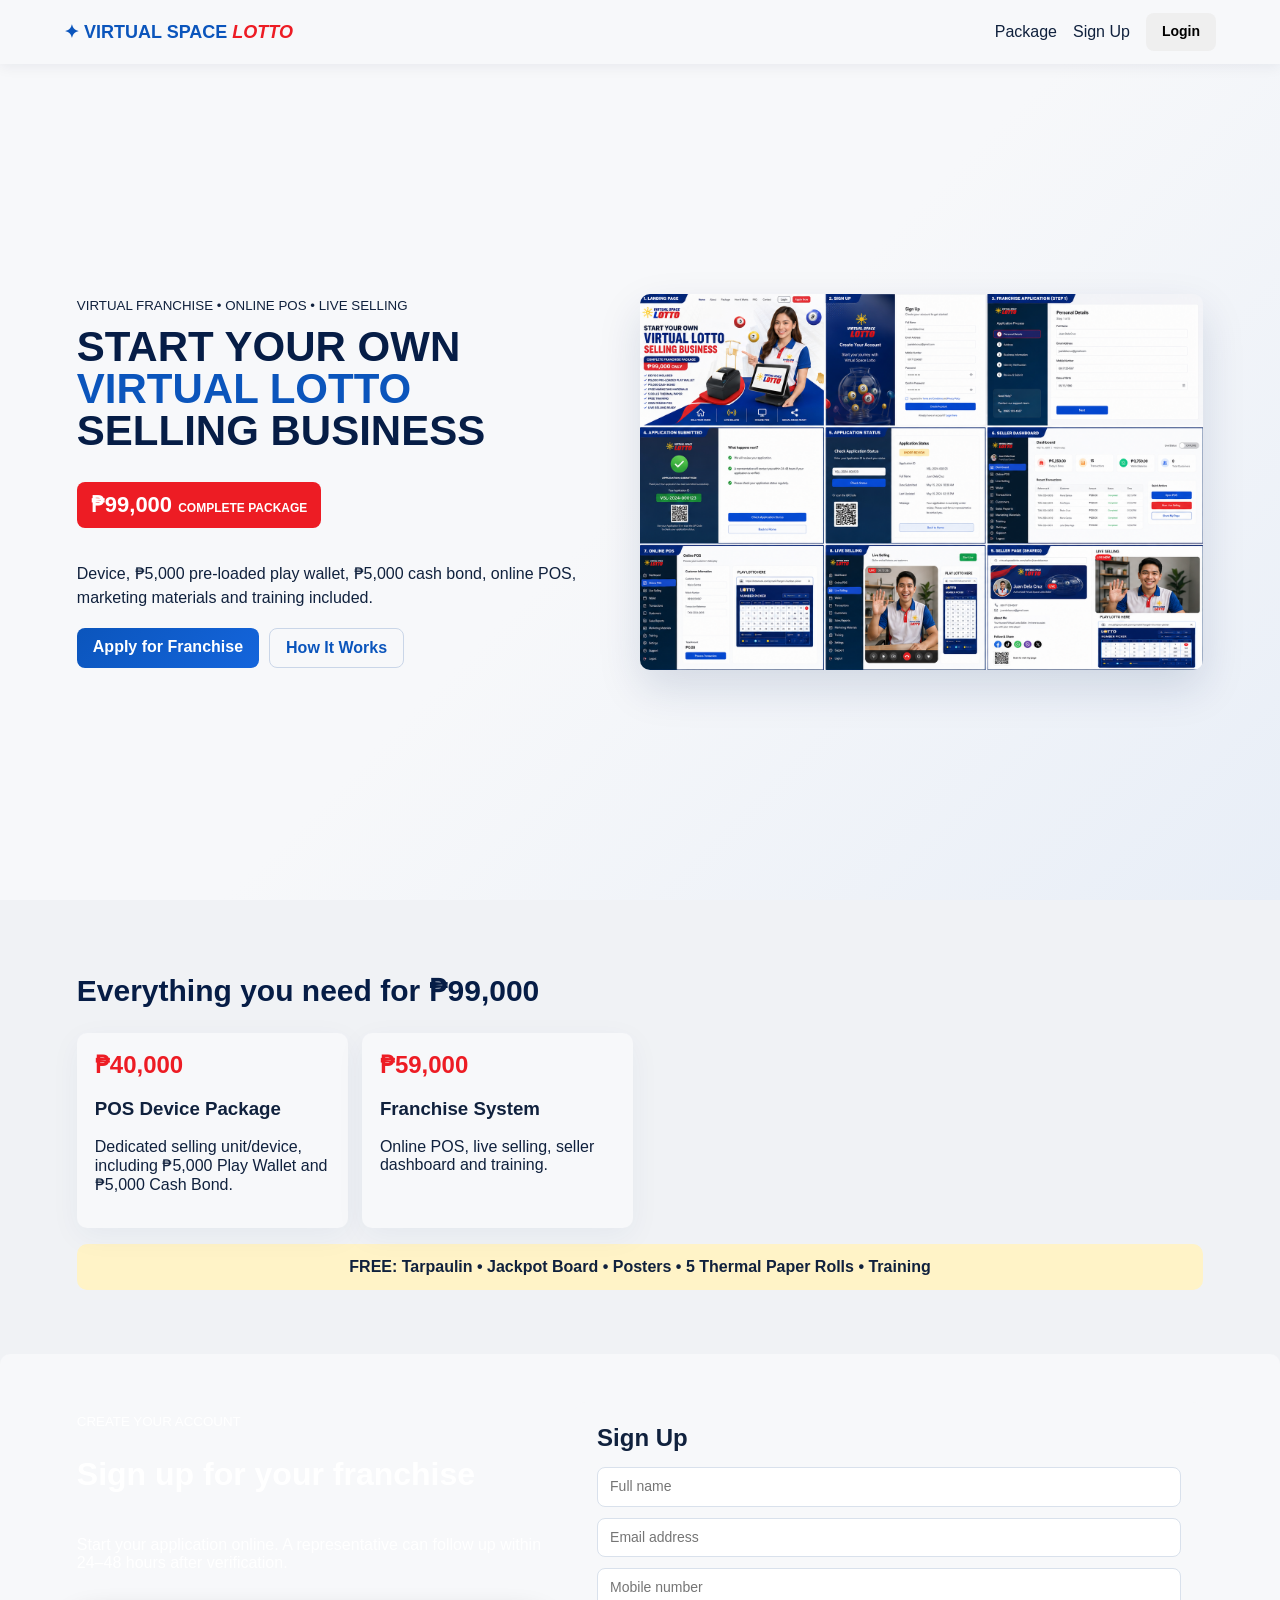
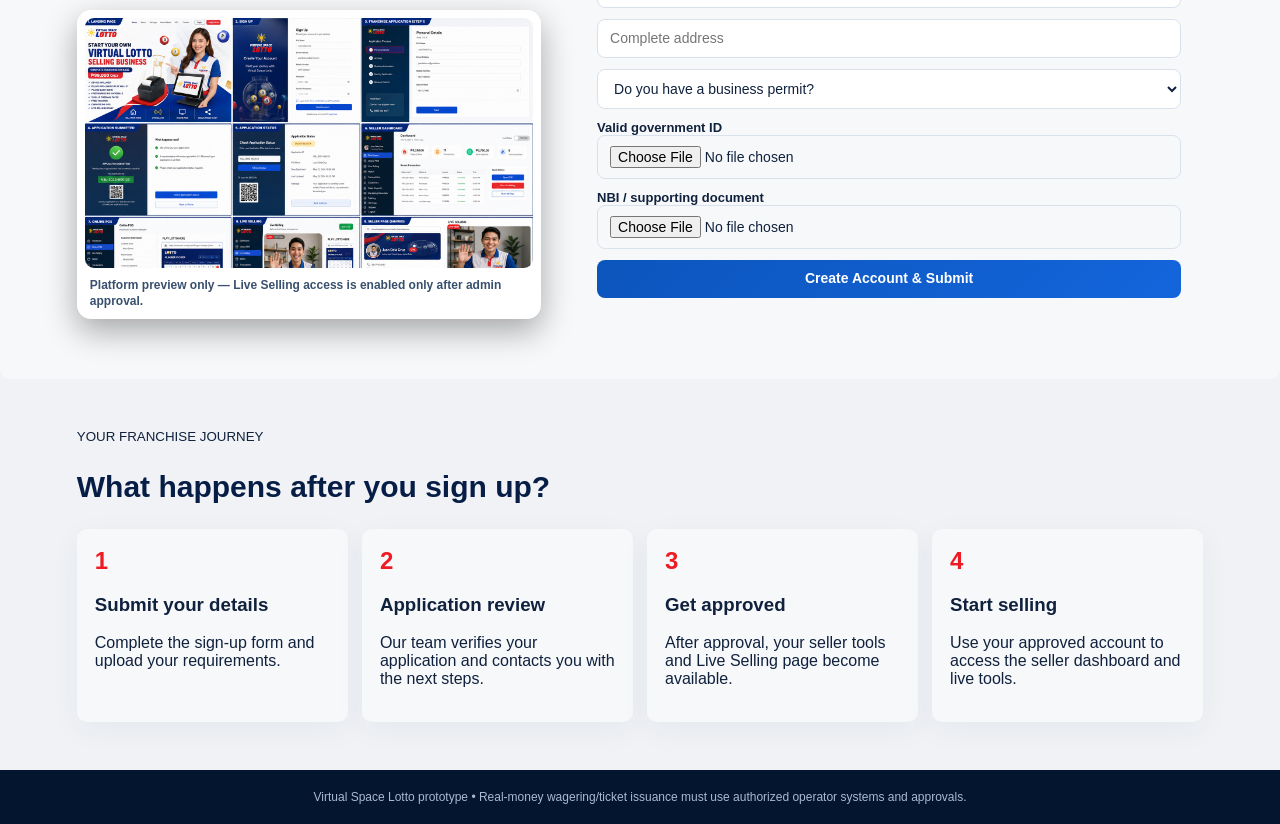
==== customer-dashboard.html @ 76a60eaa "Recovery baseline for Virtual Space Lotto" ====
<!doctype html>
<html>
<head>
  <meta charset="utf-8">
  <meta name="viewport" content="width=device-width,initial-scale=1">
  <title>Seller Dashboard | Virtual Space Lotto</title>
  <link rel="stylesheet" href="project-theme.css">
  <link rel="stylesheet" href="customer-dashboard.css">
</head>
<body>
  <aside class="seller-sidebar">
    <b>✦ VIRTUAL SPACE <span>LOTTO</span></b>
    <p class="role">APPROVED SELLER</p>
    <nav>
      <a class="active" href="#overview">Dashboard</a>
      <a href="#live">Live Selling</a>
    </nav>
    <button onclick="logoutCustomer()">Log out</button>
  </aside>
  <main>
    <header class="dashboard-header">
      <div>
        <p class="eyebrow">SELLER DASHBOARD</p>
        <h1>Welcome, <span id="sellerName"></span></h1>
        <p>Your approved seller workspace.</p>
      </div>
      <span class="approved">✓ APPROVED</span>
    </header>

    <section id="overview" class="dashboard-shell">
      <div class="dashboard-column dashboard-primary">
        <article class="dashboard-card sales-overview-card">
          <div class="card-heading">
            <h2>Sales Overview</h2>
          </div>
          <div class="sales-grid">
            <div class="metric-tile">
              <strong id="todaySalesValue">₱0</strong>
              <p>Today Sale <span id="todaySalesTrend">0%</span></p>
            </div>
            <div class="metric-tile">
              <strong id="weekTransactionsValue">0</strong>
              <p>This Week Orders <span id="weekTransactionsTrend">0%</span></p>
            </div>
            <div class="metric-tile">
              <strong id="weekSalesValue">₱0</strong>
              <p>This Week <span id="weekSalesTrend">0%</span></p>
            </div>
            <div class="metric-tile">
              <strong id="monthSalesValue">₱0</strong>
              <p>This Month <span id="monthSalesTrend">0%</span></p>
            </div>
          </div>
          <div id="dashboardSalesPie" class="dashboard-sales-pie"></div>
        </article>

        <article class="dashboard-card inventory-summary-card">
          <div class="card-heading">
            <h2>Inventory Summary</h2>
          </div>
          <div class="inventory-grid">
            <div class="inventory-pill low-stock">
              <strong id="inventoryLowCount">0</strong>
              <span>Items Low stock</span>
            </div>
            <div class="inventory-pill out-stock">
              <strong id="inventoryOutCount">0</strong>
              <span>Out of stock</span>
            </div>
            <div class="inventory-pill fast-stock">
              <strong id="inventoryFastCount">0</strong>
              <span>Fast moving items</span>
            </div>
          </div>
        </article>

        <article class="dashboard-card dashboard-notes-card">
          <div class="card-heading">
            <h2>Notifications</h2>
          </div>
          <div id="dashboardNotificationList" class="dashboard-notification-list"></div>
        </article>
      </div>

      <div class="dashboard-column dashboard-secondary">
        <article class="dashboard-card live-orders-card">
          <div class="card-heading">
            <h2>Live Orders</h2>
            <span id="dashboardLiveCount" class="mini-status">0 active</span>
          </div>
          <div id="dashboardLiveOrders" class="dashboard-live-list"></div>
        </article>

        <article class="dashboard-card payment-tracker-card">
          <div class="card-heading">
            <h2>Payment Tracker</h2>
          </div>
          <div class="payment-summary-list">
            <div class="payment-summary-row">
              <span class="payment-state paid">Paid</span>
              <strong id="paymentPaidValue">₱0</strong>
            </div>
            <div class="payment-summary-row">
              <span class="payment-state unpaid">Unpaid</span>
              <strong id="paymentUnpaidValue">₱0</strong>
            </div>
            <div class="payment-summary-row">
              <span class="payment-state refunded">Refunded</span>
              <strong id="paymentRefundedValue">₱0</strong>
            </div>
          </div>
          <button id="markCompletedShortcut" class="card-action" type="button">Mark as Complete</button>
        </article>
      </div>

      <div class="dashboard-column dashboard-tertiary">
        <article class="dashboard-card notifications-action-card">
          <div class="card-heading">
            <h2>Notifications</h2>
          </div>
          <div id="dashboardActionAlerts" class="action-alert-list"></div>
          <div class="action-button-stack">
            <button id="processPaymentsAction" class="action-button primary" type="button">Process Payments</button>
            <button id="addProductAction" class="action-button secondary" type="button">Add Product</button>
            <button id="cancelTransactionAction" class="action-button danger" type="button">Cancel Transaction</button>
          </div>
        </article>

        <article class="dashboard-card top-products-card">
          <div class="card-heading">
            <h2>Top Products</h2>
          </div>
          <div id="dashboardTopProductGraph" class="dashboard-top-product-graph"></div>
          <div id="dashboardTopProducts" class="top-product-list"></div>
        </article>
      </div>
    </section>

    <section id="live" class="workspace">
      <div class="section-title">
        <div>
          <p class="eyebrow">LIVE SELLING</p>
          <h2>Go live with your customers</h2>
        </div>
        <div class="live-status-wrap">
          <div class="camera-mode-toggle" aria-label="Camera layout">
            <button class="active" data-camera-mode="portrait" type="button">Portrait</button>
            <button data-camera-mode="landscape" type="button">Landscape</button>
          </div>
          <span id="orderToggleStatus" class="order-toggle-status">Online orders open</span>
          <span id="liveBadge">OFFLINE</span>
        </div>
      </div>
      <div class="live-grid">
        <div class="camera">
          <video id="cam" autoplay muted playsinline></video>
          <div id="videoEmpty">Camera preview</div>
          <div class="controls">
            <button onclick="startCam()">Start Camera</button>
            <button class="end" onclick="stopCam()">End Live</button>
          </div>
        </div>
      </div>
    </section>

  </main>

  <div id="pickerWindow" class="picker-window" hidden>
    <div class="browser">
      <div class="browser-bar">
        <div class="dots"><i></i><i></i><i></i></div>
        <span>🔒 LottoMatik Number Picker</span>
        <button onclick="closePicker()">×</button>
      </div>
      <iframe src="number-picker.html" title="LottoMatik Number Picker"></iframe>
    </div>
  </div>
  <script src="customer-dashboard.js"></script>
</body>
</html>
---- project-theme.css ----
:root{
  --vsl-blue:#0b55bc;
  --vsl-navy:#061d46;
  --vsl-red:#ed1c24;
  --vsl-gold:#f5b900;
  --vsl-bg:#f0f2f5;
  --vsl-surface:#f7f8fa;
  --vsl-text:#10213d;
  --vsl-muted:#60708a;
  --vsl-border:#dbe5f1;
  --vsl-radius:10px;
  --vsl-font:"Henry Sans","HenrySans","Aptos","Avenir Next","Nunito Sans","Segoe UI",Arial,sans-serif;
  --vsl-control-height:38px;
  --vsl-search-width:260px;
  --vsl-shadow:0 8px 30px #0b37700d;
}
html{
  font-family:var(--vsl-font);
  color:var(--vsl-text);
  background:var(--vsl-bg);
  text-size-adjust:100%;
}
html,
body,
body *,
button,
input,
select,
textarea{
  font-family:var(--vsl-font)!important;
}
body{
  color:var(--vsl-text);
  background:var(--vsl-bg);
  overflow-x:hidden;
}
button,input,select,textarea{
  font-size:14px;
  line-height:1.25;
}
input:not([type=file]),select,textarea{
  min-height:var(--vsl-control-height);
  border:1px solid var(--vsl-border);
  border-radius:8px;
  background:#fff;
  color:var(--vsl-text);
}
button,.primary,.secondary,.open-picker,.action-button,.card-action{
  min-height:var(--vsl-control-height);
  border-radius:8px!important;
}
.dashboard-card,.workspace,.panel,.seller-ops-panel,.commerce-settings,.seller-orders,.customer-orders,.product-panel,.cards article,.video,.picker,.login-card,.drawer-card,.checkout-card,.payment-card,.signup{
  border-radius:var(--vsl-radius)!important;
}
.dashboard-card,.workspace,.panel,.seller-ops-panel,.commerce-settings,.seller-orders,.customer-orders,.product-panel,.cards article,.login-card,.drawer-card,.checkout-card,.payment-card,.signup,.seller,.chat,.cart{
  background:var(--vsl-surface)!important;
}
.seller-search-row input[type=search],
.catalog-toolbar .product-search,
.report-filters input[type=search],
.activity-filters input[type=search],
.order-search-controls input[type=search]{
  box-sizing:border-box;
  width:var(--vsl-search-width)!important;
  min-width:var(--vsl-search-width)!important;
  max-width:var(--vsl-search-width)!important;
  height:var(--vsl-control-height)!important;
  min-height:var(--vsl-control-height)!important;
  padding:8px 10px!important;
  flex:0 0 var(--vsl-search-width)!important;
}
.seller-search-row select,
.report-filters select,
.activity-filters select,
.catalog-filter select{
  height:var(--vsl-control-height)!important;
  min-height:var(--vsl-control-height)!important;
  padding:8px 10px!important;
}
.section-hidden{display:none!important}
@media(max-width:720px){
  .seller-search-row input[type=search],
  .catalog-toolbar .product-search,
  .report-filters input[type=search],
  .activity-filters input[type=search],
  .order-search-controls input[type=search]{
    width:100%!important;
    min-width:0!important;
    max-width:100%!important;
    flex:1 1 100%!important;
  }
}
---- customer-dashboard.css ----
:root{
  --blue:var(--vsl-blue,#0b55bc);
  --navy:var(--vsl-navy,#061d46);
  --navy-deep:#041739;
  --red:var(--vsl-red,#ed1c24);
  --bg:var(--vsl-bg,#f0f2f5);
  --line:var(--vsl-border,#dbe5f1);
  --text:var(--vsl-text,#10213d);
  --muted:var(--vsl-muted,#60708a);
  --card-shadow:0 12px 34px rgba(9,39,102,.08);
}
*{box-sizing:border-box}
body{
  margin:0;
  font-family:var(--vsl-font,"Henry Sans","HenrySans","Aptos","Avenir Next","Nunito Sans","Segoe UI",Arial,sans-serif);
  color:var(--text);
  background:
    linear-gradient(180deg,#f4f6f9 0%,var(--bg) 100%);
  display:grid;
  grid-template-columns:260px minmax(0,1fr);
  min-height:100vh;
  overflow-x:hidden;
}
body,
body *,
button,
input,
select,
textarea{
  font-family:var(--vsl-font,"Henry Sans","HenrySans","Aptos","Avenir Next","Nunito Sans","Segoe UI",Arial,sans-serif)!important;
}
button,a{font:inherit}
h1,h2,h3,p{margin-top:0}

.seller-sidebar{
  background:linear-gradient(180deg,var(--navy) 0%,var(--navy-deep) 100%);
  color:#fff;
  padding:28px 20px 24px;
  display:flex;
  flex-direction:column;
  gap:20px;
  box-shadow:inset -1px 0 0 rgba(255,255,255,.05);
}
.seller-sidebar b{
  font-size:20px;
  line-height:1.25;
  letter-spacing:.01em;
}
.seller-sidebar b span{
  color:#ff3050;
  font-style:italic;
}
.role,.eyebrow{
  font-size:11px;
  font-weight:800;
  letter-spacing:.14em;
  text-transform:uppercase;
}
.role{
  color:#bbcaf0;
  margin:0;
}
.seller-sidebar nav{
  display:grid;
  gap:8px;
  margin-top:2px;
}
.seller-sidebar a{
  color:#edf3ff;
  text-decoration:none;
  font-size:17px;
  font-weight:800;
  line-height:1.15;
  padding:13px 16px;
  border-radius:10px;
  transition:background .2s ease,color .2s ease,transform .2s ease;
}
.seller-sidebar a.active,
.seller-sidebar a:hover{
  background:linear-gradient(135deg,#2d72ff 0%,#1452d6 100%);
  color:#fff;
  transform:translateX(2px);
}
.seller-sidebar button{
  margin-top:auto;
  background:transparent;
  border:1px solid rgba(196,215,255,.34);
  color:#fff;
  border-radius:12px;
  padding:12px 14px;
  cursor:pointer;
}

main{padding:22px 24px 28px;min-width:0}
.dashboard-header{
  display:flex;
  justify-content:space-between;
  align-items:flex-start;
  gap:16px;
  margin-bottom:18px;
}
.dashboard-header h1{
  font-size:38px;
  line-height:1.08;
  margin:5px 0 6px;
  color:#14326f;
}
.dashboard-header p:last-child{
  margin:0;
  font-size:15px;
  color:#36538d;
}
.eyebrow{
  color:var(--blue);
  margin-bottom:6px;
}
.approved,
#liveBadge{
  padding:10px 16px;
  border-radius:999px;
  background:#eaf8ee;
  color:#168142;
  font-size:12px;
  font-weight:900;
  white-space:nowrap;
}

.dashboard-shell{
  display:grid;
  grid-template-columns:minmax(320px,1.12fr) minmax(280px,.94fr) minmax(260px,.82fr);
  gap:16px;
  align-items:start;
  margin-bottom:18px;
}
.insights-card{display:none!important}
.insights-head{
  display:flex;
  align-items:flex-start;
  justify-content:space-between;
  gap:12px;
  margin-bottom:10px;
}
.insights-head h2{
  margin:0 0 4px;
  color:#0f172a;
  font-size:18px;
}
.insights-head p{
  margin:0;
  color:#60708a;
  font-size:12px;
}
.insights-head span{
  padding:8px 11px;
  border-radius:8px;
  background:#e9edf3;
  color:#0f172a;
  font-size:12px;
  font-weight:850;
  white-space:nowrap;
}
.insights-metrics{
  display:grid;
  grid-template-columns:repeat(3,minmax(0,1fr));
  gap:10px;
  margin-bottom:14px;
}
.insight-tile{
  min-height:74px;
  border:1px solid #dbe3ee;
  border-radius:8px;
  padding:10px 12px;
  background:#fff;
}
.insight-tile.active{
  border-color:#1877f2;
  box-shadow:0 0 0 1px #1877f21c;
}
.insight-tile small{
  display:block;
  margin-bottom:6px;
  font-size:14px;
}
.insight-tile strong{
  display:block;
  color:#0f172a;
  font-size:16px;
  line-height:1.1;
}
.insight-tile strong span{
  color:#08733d;
  font-size:13px;
}
.insight-tile strong span.down{
  color:#c43f3f;
}
.insight-tile p{
  margin:5px 0 0;
  color:#475569;
  font-size:12px;
}
.insights-chart{
  height:158px;
}
.insights-chart svg{
  width:100%;
  height:100%;
  display:block;
}
.chart-grid line{
  stroke:#d7dee8;
  stroke-width:1;
}
.chart-area{
  fill:#1877f2;
  opacity:.12;
}
.chart-line{
  fill:none;
  stroke:#1877f2;
  stroke-width:2.5;
  stroke-linejoin:round;
  stroke-linecap:round;
}
.chart-labels text{
  fill:#526174;
  font-size:11px;
}
.dashboard-column{
  display:grid;
  gap:14px;
}
.dashboard-card,
.workspace{
  background:var(--vsl-surface,#f7f8fa);
  border:1px solid rgba(219,228,240,.95);
  border-radius:12px;
  padding:16px 18px;
  box-shadow:var(--vsl-shadow,var(--card-shadow));
  backdrop-filter:blur(8px);
}
.card-heading,
.section-title{
  display:flex;
  justify-content:space-between;
  align-items:flex-start;
  gap:12px;
  margin-bottom:12px;
}
.card-heading h2,
.section-title h2{
  margin:0;
  font-size:18px;
  color:#1b366b;
}

.sales-grid{
  display:grid;
  grid-template-columns:repeat(2,minmax(0,1fr));
  gap:14px 18px;
}
.dashboard-sales-pie{
  display:grid;
  grid-template-columns:112px 1fr;
  gap:14px;
  align-items:center;
  margin-top:16px;
  padding-top:14px;
  border-top:1px solid #edf1f7;
}
.dashboard-pie{
  width:108px;
  height:108px;
  border-radius:50%;
  background:conic-gradient(#168142 0 0,#edf2f8 0 100%);
  border:1px solid #dbe5f1;
  box-shadow:inset 0 0 0 16px #fff;
}
.dashboard-pie.empty{
  background:#edf2f8;
}
.dashboard-pie-legend{
  display:grid;
  gap:7px;
  font-size:12px;
}
.dashboard-pie-legend span{
  display:flex;
  align-items:center;
  justify-content:space-between;
  gap:8px;
  color:#60708a;
  font-weight:800;
}
.dashboard-pie-legend i{
  width:10px;
  height:10px;
  border-radius:50%;
  display:inline-block;
  margin-right:7px;
}
.metric-tile strong{
  display:block;
  font-size:26px;
  line-height:1.1;
  color:#203f7e;
}
.metric-tile p{
  margin:5px 0 0;
  color:#38538d;
  font-size:13px;
}
.metric-tile span{
  color:#168142;
  font-weight:800;
  margin-left:6px;
}

.inventory-grid{
  display:grid;
  grid-template-columns:repeat(3,minmax(0,1fr));
  gap:10px;
}
.inventory-pill{
  min-height:82px;
  border-radius:10px;
  padding:12px 10px;
  background:#fafcff;
  border:1px solid #edf1f7;
}
.inventory-pill strong{
  display:grid;
  place-items:center;
  width:42px;
  height:42px;
  margin-bottom:8px;
  border-radius:50%;
  font-size:22px;
  font-weight:900;
}
.inventory-pill span{
  display:block;
  font-size:13px;
  color:#3e5587;
  line-height:1.3;
}
.low-stock strong{background:#eaf2ff;color:#2d72ff}
.out-stock strong{background:#fff0f0;color:#d74343}
.fast-stock strong{background:#fff6dc;color:#d6a100}

.dashboard-notification-list,
.dashboard-live-list,
.action-alert-list,
.top-product-list{
  display:grid;
  gap:10px;
}
.notification-row,
.live-order-row,
.action-alert-row,
.top-product-row{
  display:grid;
  gap:6px;
  padding:0 2px 10px;
  border-bottom:1px solid #edf1f7;
}
.notification-row:last-child,
.live-order-row:last-child,
.action-alert-row:last-child,
.top-product-row:last-child{
  border-bottom:0;
  padding-bottom:0;
}
.notification-row b,
.live-order-row b,
.action-alert-row b{
  font-size:15px;
}
.notification-row span,
.notification-row small,
.live-order-row span,
.live-order-row small,
.action-alert-row span,
.action-alert-row small,
.top-product-row span{
  color:var(--muted);
}

.mini-status{
  padding:7px 11px;
  border-radius:999px;
  background:#eef4ff;
  color:var(--blue);
  font-size:12px;
  font-weight:800;
}
.live-order-row{
  grid-template-columns:auto 1fr;
  column-gap:12px;
}
.live-order-dot,
.alert-dot{
  width:18px;
  height:18px;
  border-radius:50%;
  margin-top:4px;
}
.live-order-dot.confirming{background:#2d72ff}
.live-order-dot.preparing{background:#f6a623}
.live-order-dot.ready{background:#49aa59}
.live-order-dot.completed{background:#7a56d1}
.live-order-dot.cancelled,
.alert-dot.danger{background:#e15a5a}
.alert-dot.info{background:#2d72ff}
.alert-dot.warn{background:#f0b42c}

.payment-summary-list{
  display:grid;
  gap:10px;
}
.payment-summary-row{
  display:flex;
  justify-content:space-between;
  gap:10px;
  padding-bottom:9px;
  border-bottom:1px solid #edf1f7;
}
.payment-summary-row:last-child{
  border-bottom:0;
  padding-bottom:0;
}
.payment-state{
  position:relative;
  padding-left:28px;
  font-size:15px;
  font-weight:800;
}
.payment-state::before{
  content:"";
  position:absolute;
  left:0;
  top:50%;
  width:18px;
  height:18px;
  transform:translateY(-50%);
  border-radius:50%;
}
.payment-state.paid::before{background:#60bd61}
.payment-state.unpaid::before{background:#f0b42c}
.payment-state.refunded::before{background:#8f62e6}
.payment-summary-row strong{
  font-size:17px;
  color:#203f7e;
}
.card-action,
.action-button{
  border-radius:12px;
  font-weight:800;
  cursor:pointer;
}
.card-action{
  margin-top:16px;
  width:100%;
  border:1px solid #bfd0f3;
  background:#f6f9ff;
  color:var(--blue);
  padding:10px 14px;
}

.action-button-stack{
  display:grid;
  gap:9px;
  margin-top:12px;
}
.action-button{
  width:100%;
  padding:10px 14px;
  border:1px solid transparent;
  background:#fff;
}
.action-button.primary{
  background:#edf4ff;
  color:var(--blue);
}
.action-button.secondary{
  border-color:#c4d2ea;
  color:var(--blue);
}
.action-button.danger{
  background:#fff3f3;
  border-color:#f1caca;
  color:#c43f3f;
}

.top-product-row{
  grid-template-columns:1fr auto;
  align-items:center;
}
.dashboard-top-product-graph{
  display:grid;
  gap:9px;
  margin-bottom:12px;
}
.dashboard-top-product-graph p{
  margin:0;
  padding:12px;
  border-radius:10px;
  background:#f6f9fd;
  color:#60708a;
  font-size:12px;
  font-weight:800;
}
.dashboard-product-bar{
  display:grid;
  grid-template-columns:minmax(90px,1fr) minmax(120px,2fr) 34px;
  gap:9px;
  align-items:center;
  font-size:12px;
}
.dashboard-product-bar span{
  color:#10213d;
  font-weight:850;
  white-space:nowrap;
  overflow:hidden;
  text-overflow:ellipsis;
}
.dashboard-product-bar div{
  height:10px;
  border-radius:999px;
  background:#edf2f8;
  overflow:hidden;
}
.dashboard-product-bar i{
  display:block;
  height:100%;
  border-radius:999px;
  background:linear-gradient(90deg,#0755be,#2d72ff);
}
.dashboard-product-bar b{
  color:#203f7e;
  text-align:right;
}
.top-product-row b{
  font-size:14px;
}
.top-product-row strong{
  font-size:14px;
  color:#3a558b;
}

.live-status-wrap{
  display:flex;
  align-items:center;
  gap:10px;
  flex-wrap:wrap;
}
.camera-mode-toggle{
  display:inline-flex;
  gap:2px;
  min-height:var(--vsl-control-height,38px);
  padding:3px;
  border:1px solid var(--vsl-border,#dbe5f1);
  border-radius:8px;
  background:#e9edf3;
}
.camera-mode-toggle button{
  min-height:30px;
  border:0;
  border-radius:6px!important;
  padding:6px 10px;
  background:transparent;
  color:var(--vsl-muted,#60708a);
  font-size:12px;
  font-weight:900;
  cursor:pointer;
}
.camera-mode-toggle button.active{
  background:var(--vsl-blue,#0b55bc);
  color:#fff;
}
.order-toggle-status{
  padding:8px 12px;
  border-radius:999px;
  background:#eef5ff;
  color:var(--blue);
  font-size:12px;
  font-weight:800;
}
.order-toggle-status.closed{
  background:#fff1f1;
  color:#c43f3f;
}

.live-grid{display:grid;grid-template-columns:1fr;gap:20px}
.camera{
  min-height:420px;
  background:#071426;
  border-radius:12px;
  position:relative;
  overflow:hidden;
  transition:max-width .18s ease,aspect-ratio .18s ease;
}
.camera.camera-portrait{
  width:min(360px,100%);
  aspect-ratio:9/16;
  max-height:640px;
  min-height:0;
  justify-self:center;
}
.camera.camera-landscape{
  width:100%;
  aspect-ratio:16/9;
  min-height:0;
}
.camera .live-featured-tray{
  display:none!important;
}
.seller-preview-cart{
  position:absolute;
  right:14px;
  bottom:16px;
  z-index:10;
  display:grid;
  grid-template-columns:auto 1fr auto;
  align-items:center;
  gap:7px;
  min-width:96px;
  border:0;
  border-radius:8px!important;
  padding:8px 10px;
  background:var(--vsl-blue,#0755be);
  color:#fff;
  font-size:12px;
  font-weight:900;
  box-shadow:0 8px 24px #001b4c66;
  cursor:pointer;
}
.seller-preview-cart small{
  display:grid;
  place-items:center;
  min-width:22px;
  height:22px;
  border-radius:999px;
  background:#fff;
  color:var(--vsl-blue,#0755be);
  font-size:11px;
}
.seller-preview-cart em{
  grid-column:2 / 4;
  margin-top:-3px;
  color:#dbeafe;
  font-size:11px;
  font-style:normal;
  line-height:1;
  text-align:left;
}
.seller-preview-reactions{
  position:absolute;
  right:14px;
  top:50%;
  z-index:10;
  display:grid;
  gap:8px;
  transform:translateY(-50%);
}
.seller-preview-reactions button{
  width:38px;
  height:38px;
  border:0;
  border-radius:8px!important;
  background:#ffffffeb;
  box-shadow:0 4px 14px #0005;
  font-size:18px;
  cursor:pointer;
}
.camera video{
  height:100%;
  width:100%;
  object-position:center;
  background:#071426;
}
.camera.camera-portrait video{
  object-fit:contain;
}
.camera.camera-landscape video{
  object-fit:contain;
}
.camera #videoEmpty{
  position:absolute;
  inset:0;
  display:grid;
  place-items:center;
  color:#98aeca;
  font-size:22px;
}
.controls{
  position:absolute;
  bottom:22px;
  left:0;
  right:0;
  text-align:center;
}
.controls button,.open-picker{
  border:0;
  border-radius:10px;
  padding:11px 16px;
  background:#fff;
  color:var(--navy);
  font-weight:800;
  cursor:pointer;
}
.controls .end{background:var(--red);color:#fff}
.number-picker{margin-top:24px}
.open-picker{background:var(--blue);color:#fff;margin-top:10px}
.picker-window{
  position:fixed;
  inset:0;
  background:#06142e99;
  z-index:20;
  display:grid;
  place-items:center;
  padding:24px;
}
.browser{
  width:min(940px,96vw);
  height:min(760px,90vh);
  background:#fff;
  border-radius:16px;
  overflow:hidden;
  box-shadow:0 24px 80px #0009;
}
.browser-bar{
  height:54px;
  background:#edf2f8;
  display:flex;
  align-items:center;
  gap:12px;
  padding:0 17px;
  color:#38506e;
  font-weight:800;
  font-size:13px;
}
.dots{display:flex;gap:6px}
.dots i{
  width:11px;
  height:11px;
  border-radius:50%;
  background:#fa5b57;
}
.dots i:nth-child(2){background:#f7c84b}
.dots i:nth-child(3){background:#3cc65b}
.browser-bar button{
  margin-left:auto;
  border:0;
  background:none;
  color:#122b52;
  font-size:26px;
  line-height:1;
  cursor:pointer;
}
.browser iframe{border:0;width:100%;height:calc(100% - 54px)}
.live{background:#fff1f1!important;color:#c11d25!important}

@media(max-width:1320px){
  .dashboard-shell{grid-template-columns:1fr 1fr}
  .dashboard-tertiary{grid-column:1 / -1;grid-template-columns:1fr 1fr}
}
@media(min-width:1321px){
  .dashboard-card{min-height:0}
  .live-orders-card{max-height:416px;overflow:auto}
}
@media(max-width:1050px){
  body{grid-template-columns:1fr}
  .seller-sidebar{min-height:auto}
  .seller-sidebar nav{display:flex;overflow:auto}
  .seller-sidebar a{font-size:18px;white-space:nowrap}
  main{padding:24px 18px 34px}
  .dashboard-header{display:grid}
  .dashboard-header h1{font-size:32px}
  .dashboard-shell,.dashboard-tertiary{grid-template-columns:1fr}
}
@media(max-width:720px){
  .sales-grid,.inventory-grid{grid-template-columns:1fr}
  .dashboard-sales-pie{grid-template-columns:1fr}
  .dashboard-pie{margin:auto}
  .dashboard-product-bar{grid-template-columns:1fr}
  .dashboard-product-bar b{text-align:left}
  .insights-head{display:grid}
  .insights-metrics{grid-template-columns:1fr}
  .picker-window{padding:12px}
  .browser{height:90vh}
}
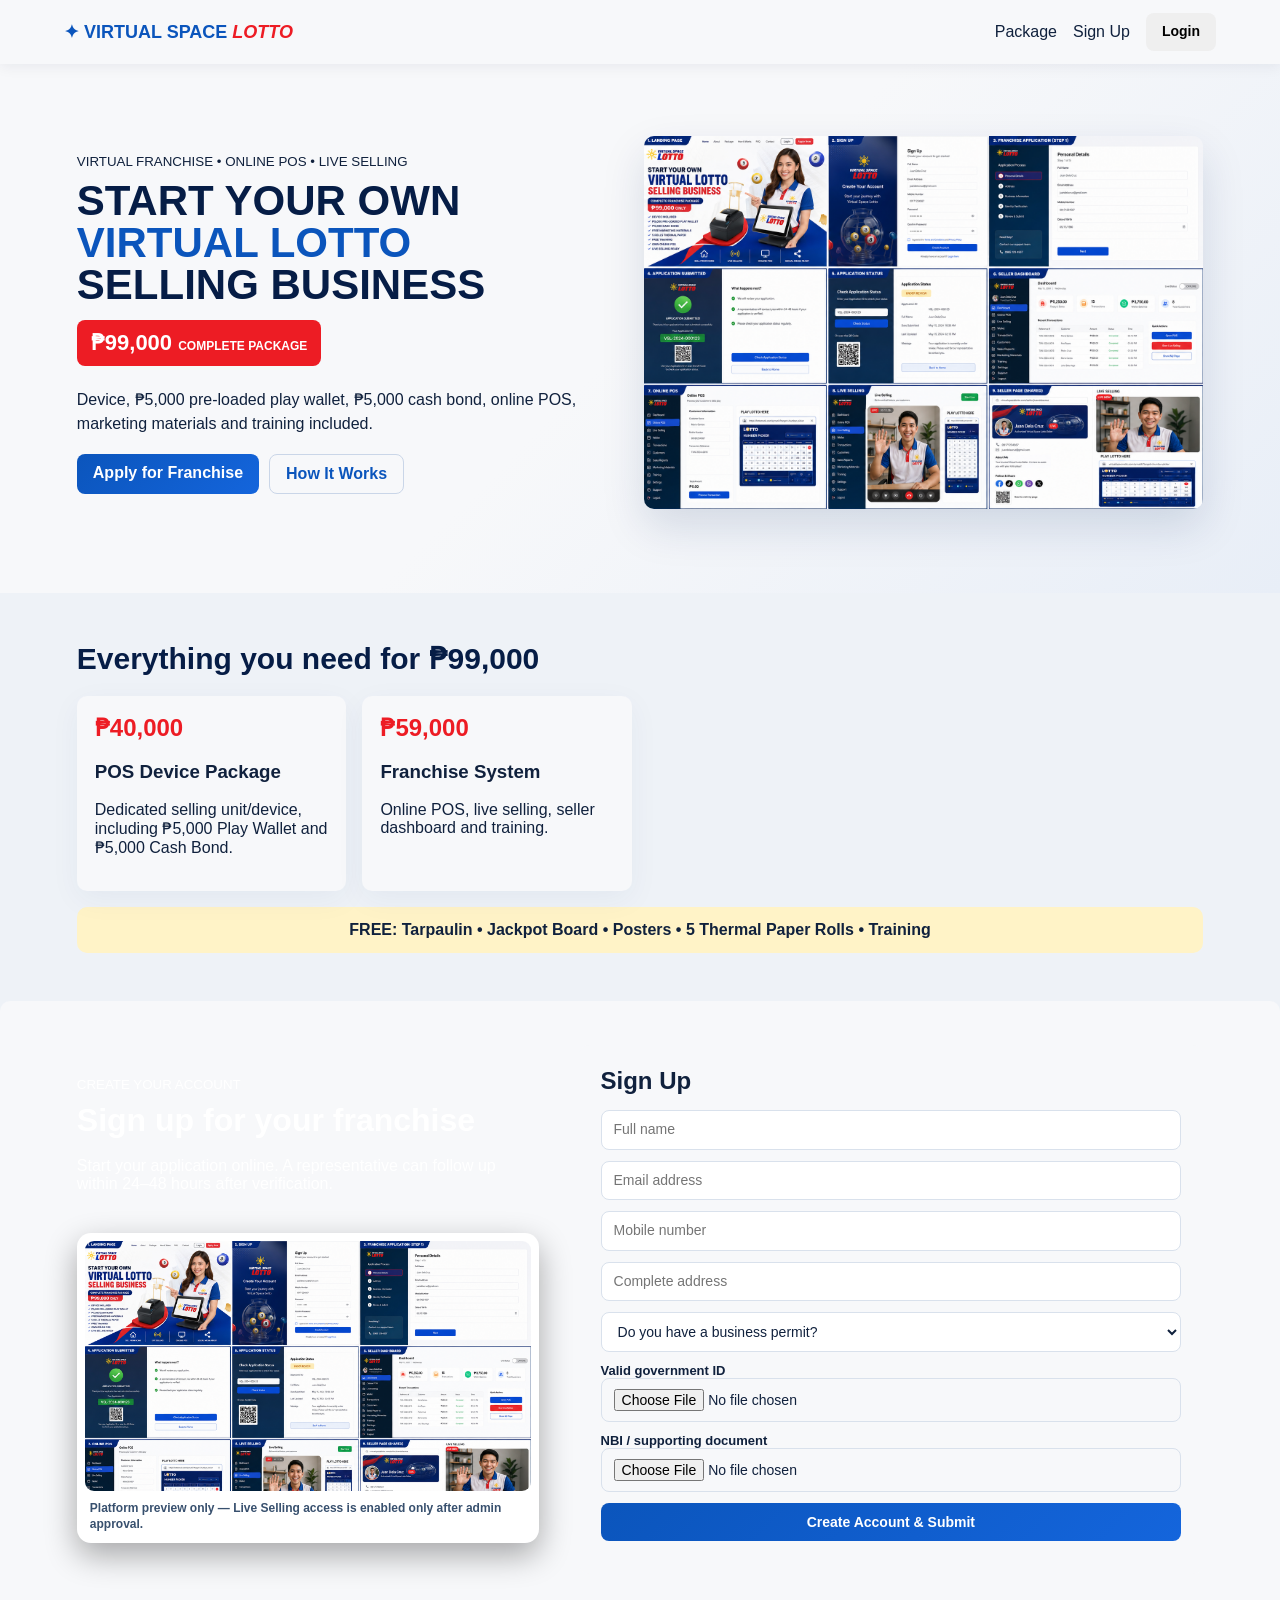
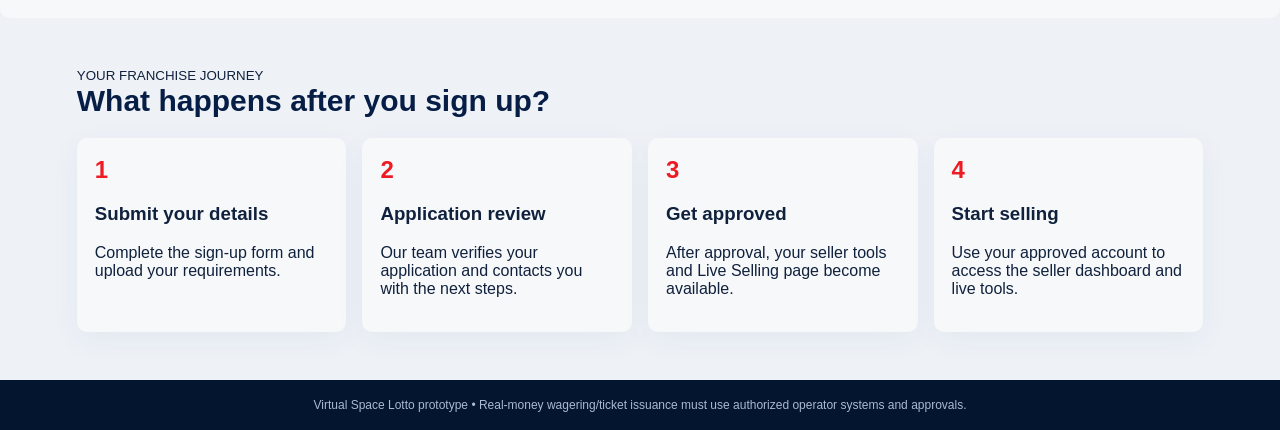
==== commit b3836cd8: "Refine seller order operations layout" ====
--- a/customer-dashboard.html
+++ b/customer-dashboard.html
@@ -109,7 +109,6 @@
               <strong id="paymentRefundedValue">₱0</strong>
             </div>
           </div>
-          <button id="markCompletedShortcut" class="card-action" type="button">Mark as Complete</button>
         </article>
       </div>
 
--- a/project-theme.css
+++ b/project-theme.css
@@ -90,3 +90,10 @@
     flex:1 1 100%!important;
   }
 }
+
+/* Global Henry Sans-style typography lock for the whole project. */
+:root{--vsl-font:"Henry Sans","HenrySans","Aptos","Avenir Next","Nunito Sans","Segoe UI",Arial,sans-serif}
+html,body,button,input,select,textarea,a,table,.modal,.dashboard-card,.product-panel,.product-card{font-family:var(--vsl-font)!important}
+
+.seller-signup-error{margin-top:10px;padding:10px 12px;border:1px solid #efc8ca;border-radius:8px;background:#fff1f1;color:#c5252b;font-size:12px;font-weight:800}.seller-signup-error p{margin:0 0 4px}.seller-signup-error p:last-child{margin-bottom:0}.support-page{display:block!important}.support-shell{max-width:820px;margin:32px auto;padding:0 18px}.support-card{display:grid;gap:14px}.support-status{padding:14px;border:1px solid #dbe5f1;border-radius:10px;background:#f7fbff}.support-messages{height:310px;overflow:auto;display:grid;gap:10px;padding:12px;border:1px solid #dbe5f1;border-radius:10px;background:#fff}.support-messages p{margin:0;display:grid;gap:4px;max-width:80%;padding:10px 12px;border-radius:12px;background:#eef4fc}.support-messages .from-user{margin-left:auto;background:#0755be;color:#fff}.support-messages small{opacity:.75}.support-chatbot form{display:grid;grid-template-columns:1fr auto;gap:8px;margin-top:10px}.support-back{display:inline-flex;text-decoration:none}
+
